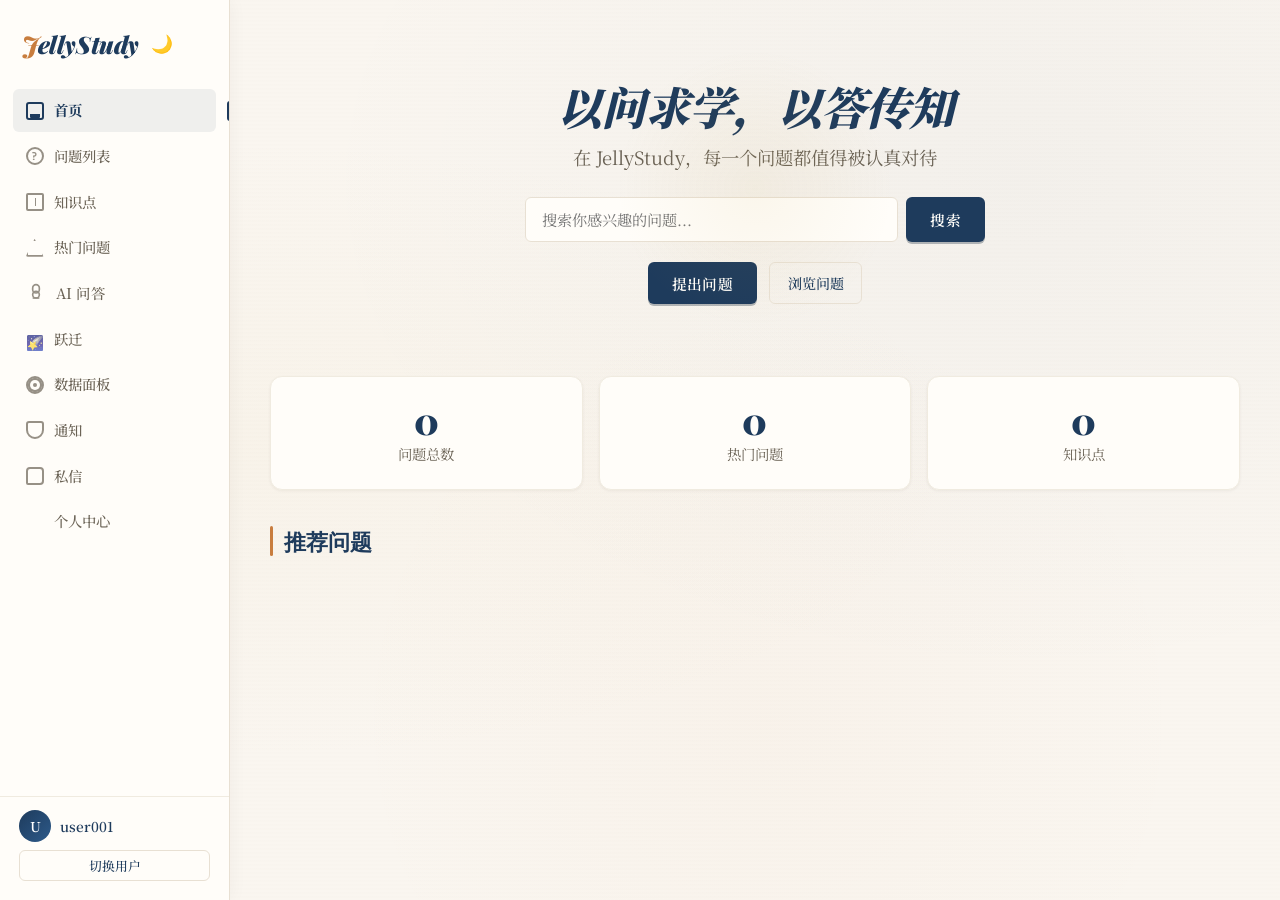
==== qianduan/index.html @ e6697af3 "fix: message avatar images, chat header shows user ID, chatbox CSS position - Chat header now shows " ====
<!DOCTYPE html>
<html lang="zh-CN">
<head>
    <meta charset="UTF-8">
    <meta name="viewport" content="width=device-width, initial-scale=1.0">
    <title>JellyStudy — 问答学习平台</title>
    <link rel="stylesheet" href="css/base.css">
    <link rel="icon" href="data:image/svg+xml,<svg xmlns='http://www.w3.org/2000/svg' viewBox='0 0 32 32'><rect width='32' height='32' rx='6' fill='%232563eb'/><text x='16' y='23' text-anchor='middle' fill='white' font-size='20' font-family='Arial'>J</text></svg>">
</head>
<body>

<!-- ── Sidebar Navigation ─────────────────────────── -->
<aside class="sidebar" id="sidebar">
    <div class="sidebar-brand">
        <a href="#" class="sidebar-logo" data-page="home">JellyStudy</a>
        <button class="skin-toggle-btn" title="切换暗黑模式">🌙</button>
    </div>

    <nav class="sidebar-nav">
        <a href="#" class="sidebar-link active" data-page="home">
            <span class="nav-icon nav-icon-home"></span>
            <span>首页</span>
        </a>
        <a href="#" class="sidebar-link" data-page="questions">
            <span class="nav-icon nav-icon-questions"></span>
            <span>问题列表</span>
        </a>
        <a href="#" class="sidebar-link" data-page="knowledge">
            <span class="nav-icon nav-icon-knowledge"></span>
            <span>知识点</span>
        </a>
        <a href="#" class="sidebar-link" data-page="hot">
            <span class="nav-icon nav-icon-hot"></span>
            <span>热门问题</span>
        </a>
        <a href="#" class="sidebar-link" data-page="ai">
            <span class="nav-icon nav-icon-ai"></span>
            <span>AI 问答</span>
        </a>
        <a href="#" class="sidebar-link" data-page="gacha">
            <span class="nav-icon nav-icon-gacha">🌠</span>
            <span>跃迁</span>
        </a>
        <a href="#" class="sidebar-link" data-page="redis">
            <span class="nav-icon nav-icon-redis"></span>
            <span>数据面板</span>
        </a>
        <a href="#" class="sidebar-link" data-page="notifications" id="nav-notifications">
            <span class="nav-icon nav-icon-notifications"></span>
            <span>通知</span>
            <span class="sidebar-badge notification-badge" id="notificationBadge" style="display:none;">0</span>
        </a>
        <a href="#" class="sidebar-link" data-page="messages" id="nav-messages">
            <span class="nav-icon nav-icon-messages"></span>
            <span>私信</span>
            <span class="sidebar-badge message-badge" id="messageBadge" style="display:none;">0</span>
        </a>
        <a href="#" class="sidebar-link" data-page="profile" id="nav-profile">
            <span class="nav-icon nav-icon-profile"></span>
            <span>个人中心</span>
        </a>
    </nav>

    <div class="sidebar-footer">
        <div class="sidebar-user" id="sidebarUser" onclick="showPage('profile')" title="进入个人中心" style="cursor:pointer;">
            <span class="sidebar-user-avatar" id="sidebarUserAvatar"></span>
            <div class="sidebar-user-info">
                <span class="sidebar-user-name" id="sidebarUserName">user001</span>
                <span class="sidebar-user-title" id="sidebarUserTitle"></span>
            </div>
        </div>
        <button class="btn-small btn-secondary" onclick="showUserModal()">切换用户</button>
    </div>
</aside>

<!-- ── Sidebar Overlay (mobile) ────────────────────── -->
<div class="sidebar-overlay" id="sidebarOverlay"></div>

<!-- ── Main Content ────────────────────────────────── -->
<main class="main-content" id="mainContent">

    <!-- Hamburger (mobile) -->
    <button class="hamburger" id="hamburgerBtn" aria-label="菜单">
        <span></span><span></span><span></span>
    </button>

    <!-- =============================================
         Home Page
         ============================================= -->
    <section id="home-page" class="page active">
        <!-- Hero -->
        <div class="hero">
            <h1>以问求学，以答传知</h1>
            <p>在 JellyStudy，每一个问题都值得被认真对待</p>
            <div class="hero-search">
                <input type="text" id="heroSearchInput" placeholder="搜索你感兴趣的问题...">
                <button class="btn-primary" onclick="searchFromHero()">搜索</button>
            </div>
            <div class="hero-actions">
                <button class="btn-primary" onclick="showAskQuestion()">提出问题</button>
                <button class="btn-secondary" onclick="showPage('questions')">浏览问题</button>
            </div>
        </div>

        <!-- Stats -->
        <div class="stats">
            <div class="stat-card">
                <div class="stat-number" id="questionCount">0</div>
                <div class="stat-label">问题总数</div>
            </div>
            <div class="stat-card">
                <div class="stat-number" id="hotQuestionCount">0</div>
                <div class="stat-label">热门问题</div>
            </div>
            <div class="stat-card">
                <div class="stat-number" id="knowledgeCount">0</div>
                <div class="stat-label">知识点</div>
            </div>
        </div>

        <!-- Recommend -->
        <div class="section">
            <h2>推荐问题</h2>
            <div id="recommendQuestions" class="question-list"></div>
        </div>
    </section>

    <!-- =============================================
         Questions Page
         ============================================= -->
    <section id="questions-page" class="page">
        <div class="page-header">
            <h2>所有问题</h2>
            <div class="search-box">
                <input type="text" id="searchInput" placeholder="搜索问题...">
                <button class="btn-secondary" onclick="searchQuestions()">搜索</button>
            </div>
        </div>

        <div id="allQuestions" class="question-list"></div>
        <div class="pagination" id="pagination"></div>
    </section>

    <!-- =============================================
         Knowledge Page
         ============================================= -->
    <section id="knowledge-page" class="page">
        <div class="page-header">
            <h2>知识点</h2>
            <button class="btn-primary" onclick="showAddKnowledge()">添加知识点</button>
        </div>

        <div id="knowledgeList" class="knowledge-grid"></div>
    </section>

    <!-- =============================================
         Hot Questions Page
         ============================================= -->
    <section id="hot-page" class="page">
        <div class="page-header">
            <h2>热门问题</h2>
        </div>
        <div id="hotQuestions" class="question-list"></div>
    </section>

    <!-- =============================================
         Redis Data Panel
         ============================================= -->
    <section id="redis-page" class="page">
        <div class="page-header">
            <h2>数据面板</h2>
        </div>

        <div class="redis-stats">
            <div class="redis-stat-card redis-stat-blue">
                <div class="stat-number" id="onlineUserCount">--</div>
                <div class="stat-label">在线用户</div>
                <small>实时统计</small>
            </div>
            <div class="redis-stat-card redis-stat-amber">
                <div class="stat-number" id="rankingCount">--</div>
                <div class="stat-label">排行榜问题</div>
                <small>最受欢迎</small>
            </div>
        </div>

        <div class="redis-content-grid">
            <div class="redis-panel">
                <div class="panel-header">
                    <h3>最受欢迎问题 Top 10</h3>
                    <button class="btn-small btn-panel" onclick="refreshPopularRanking()">刷新</button>
                </div>
                <div id="popularRankingList" class="ranking-list">
                    <p class="loading-text">加载中...</p>
                </div>
            </div>
            <div class="redis-panel">
                <div class="panel-header">
                    <h3>活跃用户 Top 10</h3>
                    <button class="btn-small btn-panel" onclick="refreshActiveUsers()">刷新</button>
                </div>
                <div id="activeUsersList" class="user-list">
                    <p class="loading-text">加载中...</p>
                </div>
            </div>
        </div>

    </section>

    <!-- =============================================
         Notifications Page
         ============================================= -->
    <section id="notifications-page" class="page">
        <div class="page-header">
            <h2>通知中心</h2>
            <div class="notification-actions">
                <span class="unread-count-display" id="totalUnreadCount">未读: 0 条</span>
                <button class="btn-primary btn-small" onclick="markAllNotificationsRead()">全部已读</button>
                <button class="btn-secondary btn-small" onclick="loadNotifications()">刷新</button>
            </div>
        </div>

        <div class="notification-stats">
            <div class="stat-card">
                <div class="stat-number" id="statTotal">0</div>
                <div class="stat-label">总通知数</div>
            </div>
            <div class="stat-card">
                <div class="stat-number stat-unread" id="statUnread">0</div>
                <div class="stat-label">未读通知</div>
            </div>
            <div class="stat-card">
                <div class="stat-number stat-read" id="statRead">0</div>
                <div class="stat-label">已读通知</div>
            </div>
        </div>

        <div class="notification-tabs">
            <button class="notif-tab active" onclick="filterNotifications('all')">全部</button>
            <button class="notif-tab" onclick="filterNotifications('unread')">未读</button>
            <button class="notif-tab" onclick="filterNotifications('read')">已读</button>
        </div>

        <div id="notificationList" class="notification-list-container">
            <p class="loading-text">加载中...</p>
        </div>
        <div class="pagination" id="notificationPagination"></div>
    </section>

    <!-- =============================================
         Messages Page
         ============================================= -->
    <section id="messages-page" class="page">
        <div class="message-system">
            <div class="contact-sidebar">
                <div class="contact-header">
                    <h2>私信</h2>
                    <button class="btn-small btn-panel" onclick="showSendMessageModal()">发消息</button>
                </div>
                <div class="contact-search">
                    <input type="text" id="contactSearchInput" placeholder="搜索联系人..." oninput="searchContacts()">
                </div>
                <div id="contactList" class="contact-list">
                    <p class="loading-text">加载中...</p>
                </div>
            </div>
            <div class="chat-window" id="chatWindow">
                <div class="chat-empty-state" id="chatEmptyState">
                    <div class="empty-icon">
                        <span class="icon-chat-large"></span>
                    </div>
                    <h3>选择一个会话开始聊天</h3>
                    <p>从左侧列表选择联系人，或点击"发消息"开始新对话</p>
                </div>
                <div class="chat-active" id="chatActive" style="display:none;">
                    <div class="chat-header">
                        <h3 id="chatContactName">联系人</h3>
                        <button class="btn-small btn-secondary" onclick="markConversationAsRead()">标记已读</button>
                    </div>
                    <div class="messages-container" id="messagesContainer">
                        <p class="loading-text">加载消息中...</p>
                    </div>
                    <div class="message-input-area">
                        <textarea id="messageInput" placeholder="输入消息..." rows="2"></textarea>
                        <button class="btn-primary" onclick="sendMessage()">发送</button>
                    </div>
                </div>
            </div>
        </div>
    </section>

    <!-- =============================================
         Profile / User Center Page
         ============================================= -->
    <section id="profile-page" class="page">
        <!-- 顶部资料卡片 -->
        <div class="profile-header">
            <div class="profile-avatar-wrap">
                <img id="profileAvatarImg" class="profile-avatar-img" alt="头像" style="display:none;">
                <div id="profileAvatarFallback" class="profile-avatar-fallback">U</div>
                <button class="profile-avatar-upload" onclick="document.getElementById('avatarFileInput').click()" title="更换头像">📷</button>
                <input type="file" id="avatarFileInput" accept="image/*" style="display:none;" onchange="uploadAvatar(event)">
            </div>
            <div class="profile-info">
                <div class="profile-name-row">
                    <h2 id="profileNickname">用户</h2>
                    <span class="profile-title-badge" id="profileTitleBadge">新人</span>
                </div>
                <div class="profile-stats">
                    <div class="profile-stat">
                        <span class="profile-stat-num" id="profileReputation">0</span>
                        <span class="profile-stat-label">贡献点</span>
                    </div>
                    <div class="profile-stat">
                        <span class="profile-stat-num" id="profileFollowing">0</span>
                        <span class="profile-stat-label">关注</span>
                    </div>
                    <div class="profile-stat">
                        <span class="profile-stat-num" id="profileFollowers">0</span>
                        <span class="profile-stat-label">粉丝</span>
                    </div>
                    <div class="profile-stat">
                        <span class="profile-stat-num" id="profileQuestions">0</span>
                        <span class="profile-stat-label">提问</span>
                    </div>
                    <div class="profile-stat">
                        <span class="profile-stat-num" id="profileAnswers">0</span>
                        <span class="profile-stat-label">回答</span>
                    </div>
                    <div class="profile-stat">
                        <span class="profile-stat-num" id="profileCredits">0</span>
                        <span class="profile-stat-label">信用点</span>
                    </div>
                    <div class="profile-stat">
                        <span class="profile-stat-num" id="profileLevel">Lv0</span>
                        <span class="profile-stat-label">等级</span>
                    </div>
                </div>
            </div>
        </div>

        <!-- Tab 切换 -->
        <div class="profile-tabs">
            <button class="profile-tab active" data-tab="history" onclick="switchProfileTab('history')">最近浏览</button>
            <button class="profile-tab" data-tab="favorites" onclick="switchProfileTab('favorites')">我的收藏</button>
            <button class="profile-tab" data-tab="following" onclick="switchProfileTab('following')">关注的人</button>
            <button class="profile-tab" data-tab="followers" onclick="switchProfileTab('followers')">我的粉丝</button>
            <button class="profile-tab" data-tab="titles" onclick="switchProfileTab('titles')">我的称号</button>
            <button class="profile-tab" data-tab="report" onclick="switchProfileTab('report')">学习报告</button>
        </div>

        <div class="profile-tab-content" id="profileTabContent">
            <p class="loading-text">加载中...</p>
        </div>
        <!-- 小摆件展示区（物理引擎） -->
        <div class="decoration-shelf" id="decorationShelf">
            <div class="decoration-shelf-header">
                <h3>🎀 小摆件展示</h3>
                <button class="deco-shake-btn" id="decoShakeBtn" title="摇一摇">🫨 摇一摇</button>
            </div>
            <div class="decoration-shelf-stage" id="decorationShelfStage">
                <p class="decoration-shelf-empty" id="decorationShelfEmpty">还没有合成摆件哦～去跃迁合成吧</p>
            </div>
        </div>

        <div class="profile-credit-actions" style="margin-top:16px; text-align:center;">
            <button class="btn-primary" onclick="showPage('gacha'); loadGachaPage();">🎰 进入抽卡</button>
        </div>
    </section>

    <!-- =============================================
         Gacha Page (抽卡)
         ============================================= -->
    <section id="gacha-page" class="page">
        <div class="gacha-container">
            <button class="btn-back" onclick="showPage('profile')">&larr; 返回个人中心</button>

            <div class="gacha-header">
                <div class="gacha-credit-display">
                    <span class="gacha-credit-icon">💰</span>
                    <span class="gacha-credit-value" id="gachaCredits">0</span>
                    <span class="gacha-credit-label">信用点</span>
                </div>
                <div class="gacha-level-display">
                    <span id="gachaLevel">Lv0</span>
                    <div class="gacha-level-bar"><div class="gacha-level-fill" id="gachaLevelFill"></div></div>
                    <span id="gachaNextLevel"></span>
                </div>
            </div>

            <div class="gacha-actions">
                <button class="btn-primary gacha-btn" onclick="doGacha(1)" id="gachaBtn1">🎲 单抽 (160)</button>
                <button class="btn-primary gacha-btn gacha-btn-10" onclick="doGacha(10)" id="gachaBtn10">🎰 十连抽 (1600)</button>
            </div>

            <div class="gacha-result" id="gachaResult" style="display:none;"></div>

            <div class="gacha-tabs">
                <button class="gacha-tab active" data-gtab="fragments" onclick="switchGachaTab('fragments')">💎 碎片背包</button>
                <button class="gacha-tab" data-gtab="decorations" onclick="switchGachaTab('decorations')">🎁 我的装饰</button>
            </div>

            <div class="gacha-tab-content" id="gachaFragments"></div>
            <div class="gacha-tab-content" id="gachaDecorations" style="display:none;"></div>
        </div>
    </section>

    <!-- =============================================
         Question Bank Page (题库)
         ============================================= -->
    <section id="questionbank-page" class="page">
        <div class="qb-container">
            <div class="qb-topbar">
                <button class="btn-back" onclick="goBackFromQuestionBank()">&larr; 返回知识点</button>
                <div class="qb-topbar-info">
                    <h2 id="qbKpTitle">知识点题库</h2>
                    <span class="qb-count" id="qbCount">0 道题目</span>
                </div>
                <div class="qb-topbar-actions">
                    <input type="number" id="qbGenCount" value="5" min="1" max="20" class="qb-gen-input" title="生成数量">
                    <button class="btn-primary" onclick="generateQuestions()" id="qbGenBtn">🤖 AI 生成</button>
                    <button class="btn-secondary" onclick="showAddQuestionForm()">+ 手动添加</button>
                </div>
            </div>

            <!-- Tab 切换 -->
            <div class="qb-tabs">
                <button class="qb-tab active" data-qbmode="browse" onclick="switchQBMode('browse')">📋 浏览模式</button>
                <button class="qb-tab" data-qbmode="challenge" onclick="switchQBMode('challenge')">⚡ 闯关模式</button>
            </div>

            <!-- 浏览模式 -->
            <div class="qb-mode" id="qbBrowseMode">
                <div id="qbQuestionList" class="qb-question-list"></div>
            </div>

            <!-- 闯关模式 -->
            <div class="qb-mode" id="qbChallengeMode" style="display:none;">
                <div class="qb-challenge-progress" id="qbChallengeProgress"></div>
                <div class="qb-challenge-card" id="qbChallengeCard">
                    <p class="qb-challenge-placeholder">点击"开始闯关"随机抽取题目</p>
                </div>
                <div class="qb-challenge-actions" id="qbChallengeActions">
                    <button class="btn-primary" onclick="startChallenge()" id="qbStartBtn">开始闯关</button>
                </div>
                <div class="qb-challenge-result" id="qbChallengeResult" style="display:none;"></div>
            </div>
        </div>
    </section>

    <!-- =============================================
         AI Q&A Page
         ============================================= -->
    <section id="ai-page" class="page">
        <div class="ai-page-container">
            <!-- 顶部栏：标题 + 角色选择器 -->
            <div class="ai-topbar">
                <div class="ai-topbar-left">
                    <span class="ai-topbar-icon">🤖</span>
                    <div>
                        <h2 class="ai-topbar-title">AI 智能问答</h2>
                        <p class="ai-topbar-subtitle">选择一个AI角色来回答你的问题</p>
                    </div>
                </div>
                <div class="ai-topbar-right">
                    <label class="ai-persona-label" for="aiPersonaSelect">🎭 人设：</label>
                    <select id="aiPersonaSelect" class="ai-persona-select" onchange="onPersonaChange()">
                        <option value="default">📚 耐心专业的老师</option>
                        <option value="xilian">🌸 浪漫俏皮的粉发少女</option>
                        <option value="baie">☀️ 阳光开朗的中二少年</option>
                        <option value="pamu">🐰 傲娇温柔的可靠向导</option>
                        <option value="luosigumu">⚙️ 优雅理性的机械绅士</option>
                        <option value="heita">💎 毒舌高效的天才</option>
                        <option value="sushang">⚔️ 热情迷糊的少女侠客</option>
                    </select>
                </div>
            </div>

            <!-- 聊天区域 -->
            <div class="ai-chat-area" id="aiChatArea">
                <div class="ai-welcome" id="aiWelcome">
                    <div class="ai-welcome-icon">🤖</div>
                    <h3>欢迎使用 AI 智能问答</h3>
                    <p>选择一个角色，然后输入你的问题，AI 将用该角色的风格回答你</p>
                </div>
            </div>

            <!-- 输入区域 -->
            <div class="ai-input-area">
                <textarea id="aiQuestionInput" class="ai-input" placeholder="输入你的问题..." rows="2"
                    onkeydown="if(event.key==='Enter'&&!event.shiftKey){event.preventDefault();sendAiQuestion();}"></textarea>
                <button class="btn-primary ai-send-btn" onclick="sendAiQuestion()">发送</button>
            </div>
        </div>
    </section>

    <!-- =============================================
         Question Detail Page
         ============================================= -->
    <section id="detail-page" class="page">
        <button class="btn-back" onclick="showPage('home')">&larr; 返回</button>
        <div id="questionDetail"></div>
    </section>

</main>

<!-- ── Mobile Bottom Nav ──────────────────────────── -->
<nav class="mobile-nav" id="mobileNav">
    <a href="#" class="mobile-nav-item active" data-page="home">
        <span class="mnav-icon mnav-home"></span>
        <span>首页</span>
    </a>
    <a href="#" class="mobile-nav-item" data-page="questions">
        <span class="mnav-icon mnav-questions"></span>
        <span>问题</span>
    </a>
    <a href="#" class="mobile-nav-item" data-page="knowledge">
        <span class="mnav-icon mnav-knowledge"></span>
        <span>知识点</span>
    </a>
    <a href="#" class="mobile-nav-item" data-page="messages">
        <span class="mnav-icon mnav-messages"></span>
        <span>私信</span>
    </a>
    <a href="#" class="mobile-nav-item" data-page="ai">
        <span class="mnav-icon mnav-ai"></span>
        <span>AI</span>
    </a>
    <a href="#" class="mobile-nav-item" data-page="notifications">
        <span class="mnav-icon mnav-notifications"></span>
        <span>通知</span>
    </a>
</nav>

<!-- =============================================
     Modals
     ============================================= -->

<!-- 提问弹窗 -->
<div id="askModal" class="modal">
    <div class="modal-content">
        <span class="close" onclick="closeModal('askModal')">&times;</span>
        <h2>提出问题</h2>
        <form id="askForm">
            <div class="form-group">
                <label>标题</label>
                <input type="text" id="questionTitle" required>
            </div>
            <div class="form-group">
                <label>内容</label>
                <textarea id="questionContent" rows="5" required></textarea>
            </div>
            <div class="form-group">
                <label>知识点（可选，不选择则由 AI 自动提取）</label>
                <select id="questionKnowledgePoint"></select>
            </div>
            <div class="form-group">
                <label>标签（逗号分隔）</label>
                <input type="text" id="questionTags" placeholder="Java, Spring, MongoDB">
            </div>
            <button type="submit" class="btn-primary">提交问题</button>
        </form>
    </div>
</div>

<!-- 回答弹窗 -->
<div id="answerModal" class="modal">
    <div class="modal-content">
        <span class="close" onclick="closeModal('answerModal')">&times;</span>
        <h2>回答问题</h2>
        <form id="answerForm">
            <input type="hidden" id="answerQuestionId">
            <div class="form-group">
                <label>回答内容</label>
                <textarea id="answerContent" rows="5" required></textarea>
            </div>
            <button type="submit" class="btn-primary">提交回答</button>
        </form>
    </div>
</div>

<!-- 评论弹窗 -->
<div id="commentModal" class="modal">
    <div class="modal-content">
        <span class="close" onclick="closeModal('commentModal')">&times;</span>
        <h2>发表评论</h2>
        <form id="commentForm">
            <input type="hidden" id="commentTargetId">
            <input type="hidden" id="commentType">
            <div class="form-group">
                <label>评论内容</label>
                <textarea id="commentContent" rows="3" required></textarea>
            </div>
            <button type="submit" class="btn-primary">提交评论</button>
        </form>
    </div>
</div>

<!-- 添加知识点弹窗 -->
<div id="knowledgeModal" class="modal">
    <div class="modal-content">
        <span class="close" onclick="closeModal('knowledgeModal')">&times;</span>
        <h2>添加知识点</h2>
        <form id="knowledgeForm">
            <div class="form-group">
                <label>标题</label>
                <input type="text" id="knowledgeTitle" required>
            </div>
            <div class="form-group">
                <label>内容</label>
                <textarea id="knowledgeContent" rows="4" required></textarea>
            </div>
            <div class="form-group">
                <label>分类</label>
                <input type="text" id="knowledgeCategory" required>
            </div>
            <div class="form-group">
                <label>标签（逗号分隔）</label>
                <input type="text" id="knowledgeTags" placeholder="重要, 基础">
            </div>
            <div class="form-group">
                <label>难度</label>
                <select id="knowledgeDifficulty">
                    <option value="简单">简单</option>
                    <option value="中等">中等</option>
                    <option value="困难">困难</option>
                </select>
            </div>
            <button type="submit" class="btn-primary">提交</button>
        </form>
    </div>
</div>

<!-- 用户弹窗 -->
<div id="userModal" class="modal">
    <div class="modal-content">
        <span class="close" onclick="closeModal('userModal')">&times;</span>
        <h2>用户管理</h2>
        <div class="user-section">
            <h3>选择用户</h3>
            <select id="userSelect" onchange="switchUser()">
                <option value="">-- 选择用户 --</option>
            </select>
        </div>
        <hr>
        <div class="user-section">
            <h3>创建新用户</h3>
            <form id="createUserForm">
                <div class="form-group">
                    <label>用户名</label>
                    <input type="text" id="newUsername" required>
                </div>
                <div class="form-group">
                    <label>昵称</label>
                    <input type="text" id="newNickname" required>
                </div>
                <div class="form-group">
                    <label>密码</label>
                    <input type="password" id="newPassword" required>
                </div>
                <div class="form-group">
                    <label>邮箱</label>
                    <input type="email" id="newEmail">
                </div>
                <button type="submit" class="btn-primary">创建用户</button>
            </form>
        </div>
    </div>
</div>

<!-- 发送消息弹窗 -->
<div id="sendMessageModal" class="modal">
    <div class="modal-content">
        <span class="close" onclick="closeModal('sendMessageModal')">&times;</span>
        <h2>发送私信</h2>
        <form id="sendMessageForm" onsubmit="handleSendMessage(event)">
            <div class="form-group">
                <label>选择接收人</label>
                <select id="messageReceiverSelect" required>
                    <option value="">-- 选择联系人 --</option>
                </select>
            </div>
            <div class="form-group">
                <label>消息内容</label>
                <textarea id="messageContentInput" rows="4" placeholder="输入消息内容..." required></textarea>
            </div>
            <button type="submit" class="btn-primary">发送</button>
        </form>
    </div>
</div>

<script src="js/app.js?v=27"></script>
<script src="js/skin.js"></script>
</body>
</html>
---- qianduan/css/base.css ----
/* JellyStudy Base Styles — CSS Variables, Layout, Reset */
/* Skin-specific styles are in skins/ink.css and skins/dark.css */

*, *::before, *::after {
    box-sizing: border-box;
    margin: 0;
    padding: 0;
}

:root {
    --primary: #2563eb;
    --primary-hover: #1d4ed8;
    --amber: #d97706;
    --amber-light: #f59e0b;
    --bg: #fafaf9;
    --bg-card: #fff;
    --bg-hover: #f5f5f4;
    --surface: #fafaf9;
    --paper-warm: #fefce8;
    --ink: #1c1917;
    --text: #292524;
    --text-light: #78716c;
    --text-muted: #a8a29e;
    --border: #d6d3d1;
    --border-light: #e7e5e4;
    --radius: 6px;
    --radius-lg: 10px;
    --font: 'Noto Serif SC', 'Source Han Serif SC', 'SimSun', serif;
}

body {
    font-family: var(--font);
    background: var(--bg);
    color: var(--text);
    display: flex;
    min-height: 100vh;
}

html { scroll-behavior: smooth; }
a { color: inherit; text-decoration: none; }
img { max-width: 100%; height: auto; }
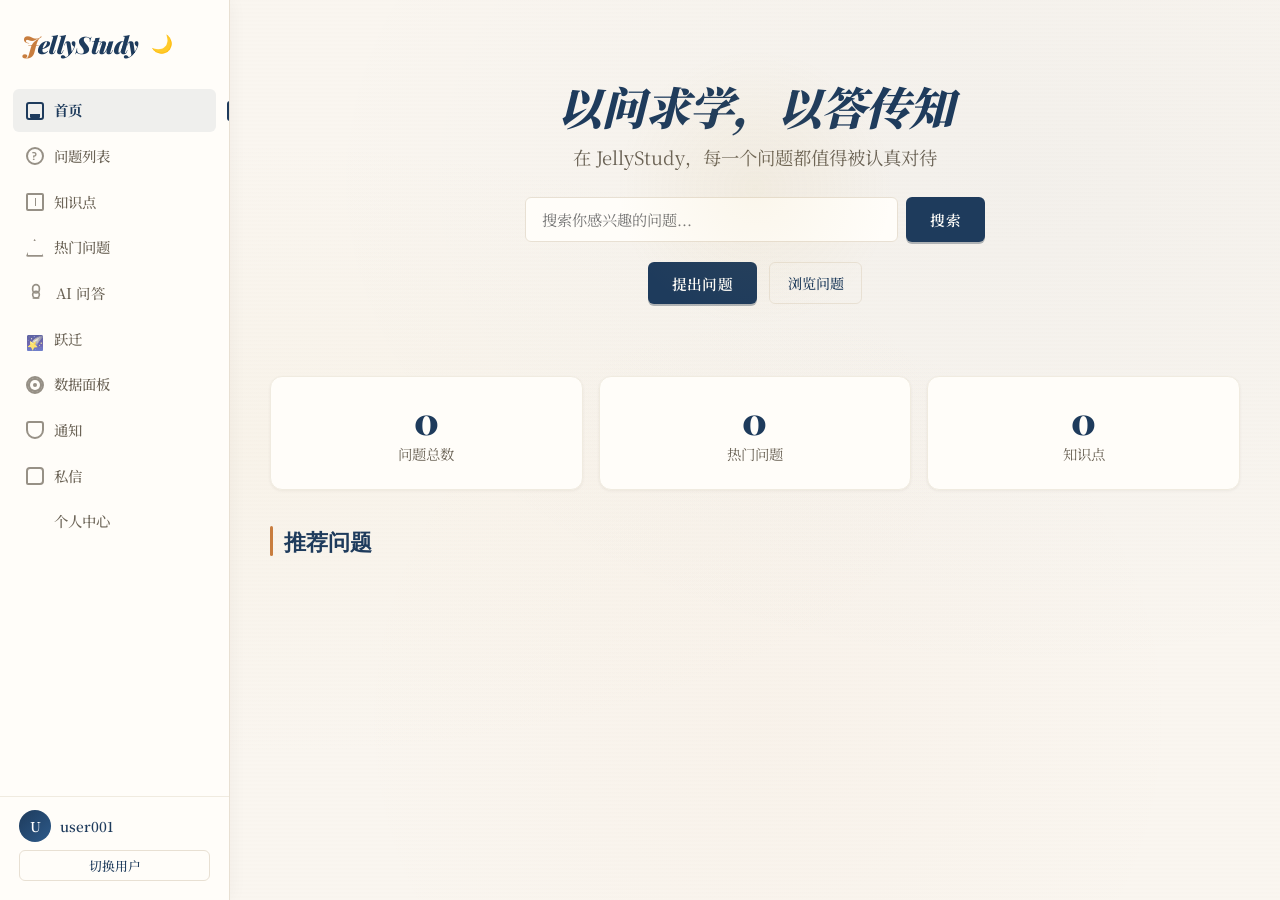
==== commit baa190ce: "fix: private messages — contacts with resolved names, avatar images, chatbox per sender - Contact li" ====
--- a/qianduan/index.html
+++ b/qianduan/index.html
@@ -689,7 +689,7 @@
     </div>
 </div>
 
-<script src="js/app.js?v=27"></script>
+<script src="js/app.js?v=28"></script>
 <script src="js/skin.js"></script>
 </body>
 </html>
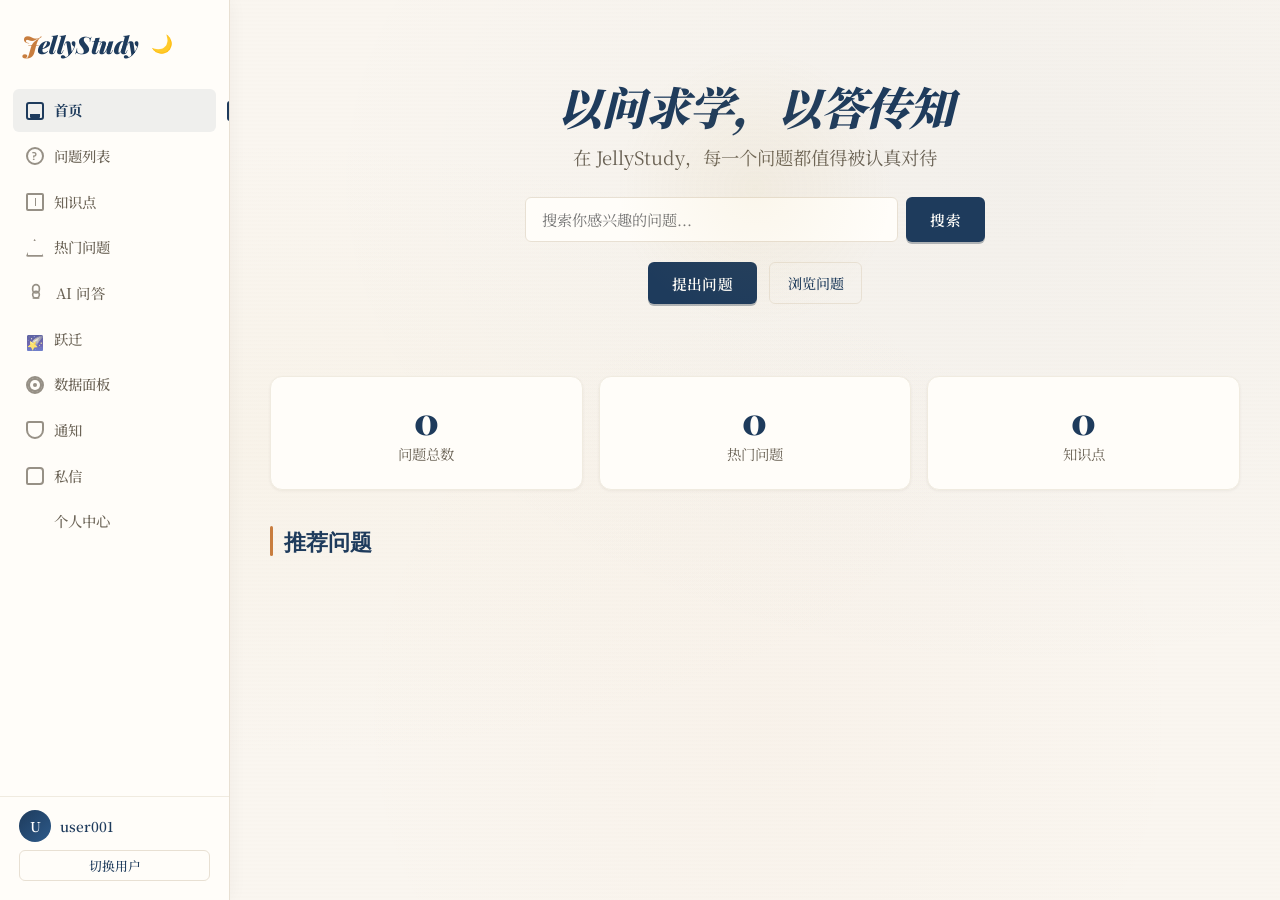
==== commit bb88cdf8: "fix: profile shows correct creditPoints/level for other users, update sushang persona, remove robot " ====
--- a/qianduan/index.html
+++ b/qianduan/index.html
@@ -62,7 +62,7 @@
     </nav>
 
     <div class="sidebar-footer">
-        <div class="sidebar-user" id="sidebarUser" onclick="showPage('profile')" title="进入个人中心" style="cursor:pointer;">
+        <div class="sidebar-user" id="sidebarUser" onclick="viewedUserId=null;showPage('profile')" title="进入个人中心" style="cursor:pointer;">
             <span class="sidebar-user-avatar" id="sidebarUserAvatar"></span>
             <div class="sidebar-user-info">
                 <span class="sidebar-user-name" id="sidebarUserName">user001</span>
@@ -293,12 +293,13 @@
          Profile / User Center Page
          ============================================= -->
     <section id="profile-page" class="page">
+        <button id="profileBackBtn" class="btn-back" style="display:none;margin-bottom:12px;" onclick="viewedUserId=null;loadProfile();">← 返回我的主页</button>
         <!-- 顶部资料卡片 -->
         <div class="profile-header">
             <div class="profile-avatar-wrap">
                 <img id="profileAvatarImg" class="profile-avatar-img" alt="头像" style="display:none;">
                 <div id="profileAvatarFallback" class="profile-avatar-fallback">U</div>
-                <button class="profile-avatar-upload" onclick="document.getElementById('avatarFileInput').click()" title="更换头像">📷</button>
+                <button class="profile-avatar-upload" id="profileAvatarUploadBtn" onclick="document.getElementById('avatarFileInput').click()" title="更换头像">📷</button>
                 <input type="file" id="avatarFileInput" accept="image/*" style="display:none;" onchange="uploadAvatar(event)">
             </div>
             <div class="profile-info">
@@ -355,17 +356,13 @@
         <!-- 小摆件展示区（物理引擎） -->
         <div class="decoration-shelf" id="decorationShelf">
             <div class="decoration-shelf-header">
-                <h3>🎀 小摆件展示</h3>
+                <h3>🎀 展示台</h3>
                 <button class="deco-shake-btn" id="decoShakeBtn" title="摇一摇">🫨 摇一摇</button>
             </div>
             <div class="decoration-shelf-stage" id="decorationShelfStage">
-                <p class="decoration-shelf-empty" id="decorationShelfEmpty">还没有合成摆件哦～去跃迁合成吧</p>
-            </div>
-        </div>
-
-        <div class="profile-credit-actions" style="margin-top:16px; text-align:center;">
-            <button class="btn-primary" onclick="showPage('gacha'); loadGachaPage();">🎰 进入抽卡</button>
-        </div>
+            </div>
+        </div>
+
     </section>
 
     <!-- =============================================
@@ -418,7 +415,7 @@
                 </div>
                 <div class="qb-topbar-actions">
                     <input type="number" id="qbGenCount" value="5" min="1" max="20" class="qb-gen-input" title="生成数量">
-                    <button class="btn-primary" onclick="generateQuestions()" id="qbGenBtn">🤖 AI 生成</button>
+                    <button class="btn-primary" onclick="generateQuestions()" id="qbGenBtn">AI 生成</button>
                     <button class="btn-secondary" onclick="showAddQuestionForm()">+ 手动添加</button>
                 </div>
             </div>
@@ -456,7 +453,7 @@
             <!-- 顶部栏：标题 + 角色选择器 -->
             <div class="ai-topbar">
                 <div class="ai-topbar-left">
-                    <span class="ai-topbar-icon">🤖</span>
+                    <span class="ai-topbar-icon"></span>
                     <div>
                         <h2 class="ai-topbar-title">AI 智能问答</h2>
                         <p class="ai-topbar-subtitle">选择一个AI角色来回答你的问题</p>
@@ -471,7 +468,7 @@
                         <option value="pamu">🐰 傲娇温柔的可靠向导</option>
                         <option value="luosigumu">⚙️ 优雅理性的机械绅士</option>
                         <option value="heita">💎 毒舌高效的天才</option>
-                        <option value="sushang">⚔️ 热情迷糊的少女侠客</option>
+                        <option value="sushang">🎀 活泼迷糊的可爱少女</option>
                     </select>
                 </div>
             </div>
@@ -479,7 +476,7 @@
             <!-- 聊天区域 -->
             <div class="ai-chat-area" id="aiChatArea">
                 <div class="ai-welcome" id="aiWelcome">
-                    <div class="ai-welcome-icon">🤖</div>
+                    <div class="ai-welcome-icon"></div>
                     <h3>欢迎使用 AI 智能问答</h3>
                     <p>选择一个角色，然后输入你的问题，AI 将用该角色的风格回答你</p>
                 </div>
@@ -689,7 +686,7 @@
     </div>
 </div>
 
-<script src="js/app.js?v=28"></script>
+<script src="js/app.js?v=29"></script>
 <script src="js/skin.js"></script>
 </body>
 </html>
--- a/qianduan/css/base.css
+++ b/qianduan/css/base.css
@@ -39,3 +39,243 @@
 html { scroll-behavior: smooth; }
 a { color: inherit; text-decoration: none; }
 img { max-width: 100%; height: auto; }
+
+/* ══════════════════════════════════════════════════════════
+   Equippable Background Themes
+   Each bg-* class overrides CSS variables for a cohesive look
+   ══════════════════════════════════════════════════════════ */
+
+/* ── 纯白背景 (Plain White) ── */
+body.bg-纯白背景 {
+    background: #fafafa !important;
+    --bg: #fafafa;
+    --bg-card: #ffffff;
+    --bg-hover: #f5f5f4;
+    --surface: #ffffff;
+    --surface-alt: #fafaf7;
+    --paper: #faf8f4;
+    --paper-warm: #f7f3ea;
+    --text: #292524;
+    --text-muted: #78716c;
+    --text-light: #a8a29e;
+    --border: #e0dcd5;
+    --border-light: #ede9e2;
+    --ink: #1e3b5c;
+    --ink-light: #2d5a8a;
+    --ink-dark: #0f2135;
+    --amber: #c87d3e;
+    --amber-glow: #e09a5a;
+    --gold: #c9a44b;
+    --sage: #5a8a5c;
+    --sage-light: #e8f2e9;
+    --rust: #b8453f;
+    --rust-light: #fce8e6;
+    --shadow-sm: 0 1px 3px rgba(0,0,0,0.05);
+    --shadow: 0 2px 12px rgba(0,0,0,0.07);
+    --shadow-lg: 0 8px 32px rgba(0,0,0,0.10);
+}
+
+/* ── 星空背景 (Starry Night) ── */
+body.bg-星空背景 {
+    background: linear-gradient(135deg, #0f0c29, #302b63, #24243e) !important;
+    --bg: #1a1535;
+    --bg-card: #221e45;
+    --bg-hover: #2a2550;
+    --surface: #221e45;
+    --surface-alt: #282350;
+    --paper: #221e45;
+    --paper-warm: #282350;
+    --text: #e4e0f8;
+    --text-muted: #a09cc5;
+    --text-light: #7874a0;
+    --border: #3d3870;
+    --border-light: #322e5a;
+    --ink: #b8b0f0;
+    --ink-light: #d0c8ff;
+    --ink-dark: #8a80d0;
+    --amber: #e8b860;
+    --amber-glow: #f0d080;
+    --gold: #e0c060;
+    --sage: #70b070;
+    --sage-light: #253520;
+    --rust: #e06050;
+    --rust-light: #352020;
+    --shadow-sm: 0 1px 3px rgba(0,0,0,0.25);
+    --shadow: 0 2px 12px rgba(0,0,0,0.35);
+    --shadow-lg: 0 8px 32px rgba(0,0,0,0.45);
+}
+
+/* ── 竹林背景 (Bamboo Forest) ── */
+body.bg-竹林背景 {
+    background: linear-gradient(180deg, #d4e9c3, #a8d5a2, #6b8f5e) !important;
+    --bg: #e8f4e0;
+    --bg-card: #f2faf0;
+    --bg-hover: #e0f0d8;
+    --surface: #f5faf2;
+    --surface-alt: #edf5e8;
+    --paper: #f0f6ea;
+    --paper-warm: #eaf2e2;
+    --text: #2c3a1f;
+    --text-muted: #5a6b4a;
+    --text-light: #7a8b6a;
+    --border: #c8d8b8;
+    --border-light: #d8e8c8;
+    --ink: #3a5a28;
+    --ink-light: #4a7a32;
+    --ink-dark: #2a4018;
+    --amber: #c88030;
+    --amber-glow: #d89840;
+    --gold: #b89830;
+    --sage: #508040;
+    --sage-light: #d0e8c0;
+    --rust: #c04030;
+    --rust-light: #fce0d8;
+    --shadow-sm: 0 1px 3px rgba(30,50,20,0.08);
+    --shadow: 0 2px 12px rgba(30,50,20,0.10);
+    --shadow-lg: 0 8px 32px rgba(30,50,20,0.15);
+}
+
+/* ── 银河背景 (Galaxy) ── */
+body.bg-银河背景 {
+    background: linear-gradient(135deg, #1a1a2e, #16213e, #0f3460) !important;
+    --bg: #161a30;
+    --bg-card: #1c2440;
+    --bg-hover: #222c50;
+    --surface: #1c2440;
+    --surface-alt: #222c50;
+    --paper: #1c2440;
+    --paper-warm: #222c50;
+    --text: #dde4f0;
+    --text-muted: #8a95b8;
+    --text-light: #6a7595;
+    --border: #2a3a60;
+    --border-light: #223050;
+    --ink: #80a0e0;
+    --ink-light: #a0c0ff;
+    --ink-dark: #5070c0;
+    --amber: #e0a050;
+    --amber-glow: #f0c070;
+    --gold: #d8b850;
+    --sage: #60a060;
+    --sage-light: #203020;
+    --rust: #d85040;
+    --rust-light: #302020;
+    --shadow-sm: 0 1px 3px rgba(0,0,0,0.3);
+    --shadow: 0 2px 12px rgba(0,0,0,0.4);
+    --shadow-lg: 0 8px 32px rgba(0,0,0,0.5);
+}
+
+/* ── 手绘背景 (Sketchbook) ── */
+body.bg-手绘背景 {
+    background: #f5f0e8 !important;
+    /* 笔记纸纹理：横线 + 左边红线 + 纸张噪点 */
+    background-image:
+        linear-gradient(#e8dcc8 1px, transparent 1px),
+        linear-gradient(90deg, #f0c0b0 1px, transparent 1px),
+        repeating-linear-gradient(0deg, transparent, transparent 23px, #e0d8c8 23px, #e0d8c8 24px),
+        url("data:image/svg+xml,%3Csvg xmlns='http://www.w3.org/2000/svg' width='100' height='100'%3E%3Cfilter id='n'%3E%3CfeTurbulence type='fractalNoise' baseFrequency='0.8' numOctaves='3' stitchTiles='stitch'/%3E%3C/filter%3E%3Crect width='100' height='100' filter='url(%23n)' opacity='0.03'/%3E%3C/svg%3E");
+    background-size: 100% 100%, 2px 100%, 100% 24px, 200px 200px;
+    --bg: #f5f0e8;
+    --bg-card: #faf7f2;
+    --bg-hover: #efe8dc;
+    --surface: #faf7f2;
+    --surface-alt: #f2ece0;
+    --paper: #f5f0e8;
+    --paper-warm: #efe6d8;
+    --text: #3a3028;
+    --text-muted: #7a6e60;
+    --text-light: #a09888;
+    --border: #d8cebc;
+    --border-light: #e5dcc8;
+    --ink: #4a3828;
+    --ink-light: #6a5040;
+    --ink-dark: #2a1808;
+    --amber: #c87830;
+    --amber-glow: #d89040;
+    --gold: #b88830;
+    --sage: #5a7a50;
+    --sage-light: #e8f0e0;
+    --rust: #b84030;
+    --rust-light: #f8e0d8;
+    --shadow-sm: 0 1px 3px rgba(50,40,30,0.06);
+    --shadow: 0 2px 12px rgba(50,40,30,0.08);
+    --shadow-lg: 0 8px 32px rgba(50,40,30,0.10);
+}
+
+/* ── 像素世界 (Pixel World) ── */
+body.bg-像素世界 {
+    background-color: #1a1a2e !important;
+    /* CRT 像素网格 */
+    background-image:
+        linear-gradient(rgba(0,255,136,0.03) 1px, transparent 1px),
+        linear-gradient(90deg, rgba(0,255,136,0.03) 1px, transparent 1px),
+        linear-gradient(rgba(0,0,0,0.15) 1px, transparent 1px),
+        linear-gradient(90deg, rgba(255,255,255,0.02) 1px, transparent 1px),
+        radial-gradient(circle at 30% 20%, rgba(0,255,136,0.06) 0%, transparent 50%),
+        radial-gradient(circle at 70% 60%, rgba(255,102,170,0.05) 0%, transparent 50%),
+        radial-gradient(circle at 50% 80%, rgba(0,221,255,0.05) 0%, transparent 50%);
+    background-size:
+        4px 4px,
+        4px 4px,
+        2px 2px,
+        60px 60px,
+        100% 100%,
+        100% 100%,
+        100% 100%;
+    background-position: 0 0, 0 0, 0 0, 0 0, 0 0, 0 0, 0 0;
+    --bg: #1a1a2e;
+    --bg-card: #222240;
+    --bg-hover: #2a2a50;
+    --surface: #222240;
+    --surface-alt: #282848;
+    --paper: #222240;
+    --paper-warm: #282848;
+    --text: #e0e8f0;
+    --text-muted: #8899bb;
+    --text-light: #667799;
+    --border: #334466;
+    --border-light: #2a3855;
+    --ink: #00ff88;
+    --ink-light: #44ffaa;
+    --ink-dark: #00cc66;
+    --amber: #ffcc00;
+    --amber-glow: #ffdd44;
+    --gold: #ffbb00;
+    --sage: #00ddff;
+    --sage-light: #152530;
+    --rust: #ff66aa;
+    --rust-light: #251525;
+    --shadow-sm: 0 1px 3px rgba(0,0,0,0.25);
+    --shadow: 0 2px 12px rgba(0,0,0,0.35);
+    --shadow-lg: 0 8px 32px rgba(0,0,0,0.45);
+}
+
+/* ── 极光背景 (Aurora) ── */
+body.bg-极光背景 {
+    background: linear-gradient(135deg, #0d1b2a, #1b2838, #1a3a4a, #2d5a5a) !important;
+    --bg: #0f1e2e;
+    --bg-card: #152838;
+    --bg-hover: #1c3042;
+    --surface: #152838;
+    --surface-alt: #1c3042;
+    --paper: #152838;
+    --paper-warm: #1c3042;
+    --text: #d8e8f5;
+    --text-muted: #8098b8;
+    --text-light: #608098;
+    --border: #1e3a4e;
+    --border-light: #182e40;
+    --ink: #68b8d8;
+    --ink-light: #90d8f0;
+    --ink-dark: #4890b0;
+    --amber: #e0a848;
+    --amber-glow: #f0c868;
+    --gold: #d0c050;
+    --sage: #58a088;
+    --sage-light: #1a3028;
+    --rust: #d86050;
+    --rust-light: #302020;
+    --shadow-sm: 0 1px 3px rgba(0,0,0,0.3);
+    --shadow: 0 2px 12px rgba(0,0,0,0.4);
+    --shadow-lg: 0 8px 32px rgba(0,0,0,0.5);
+}
